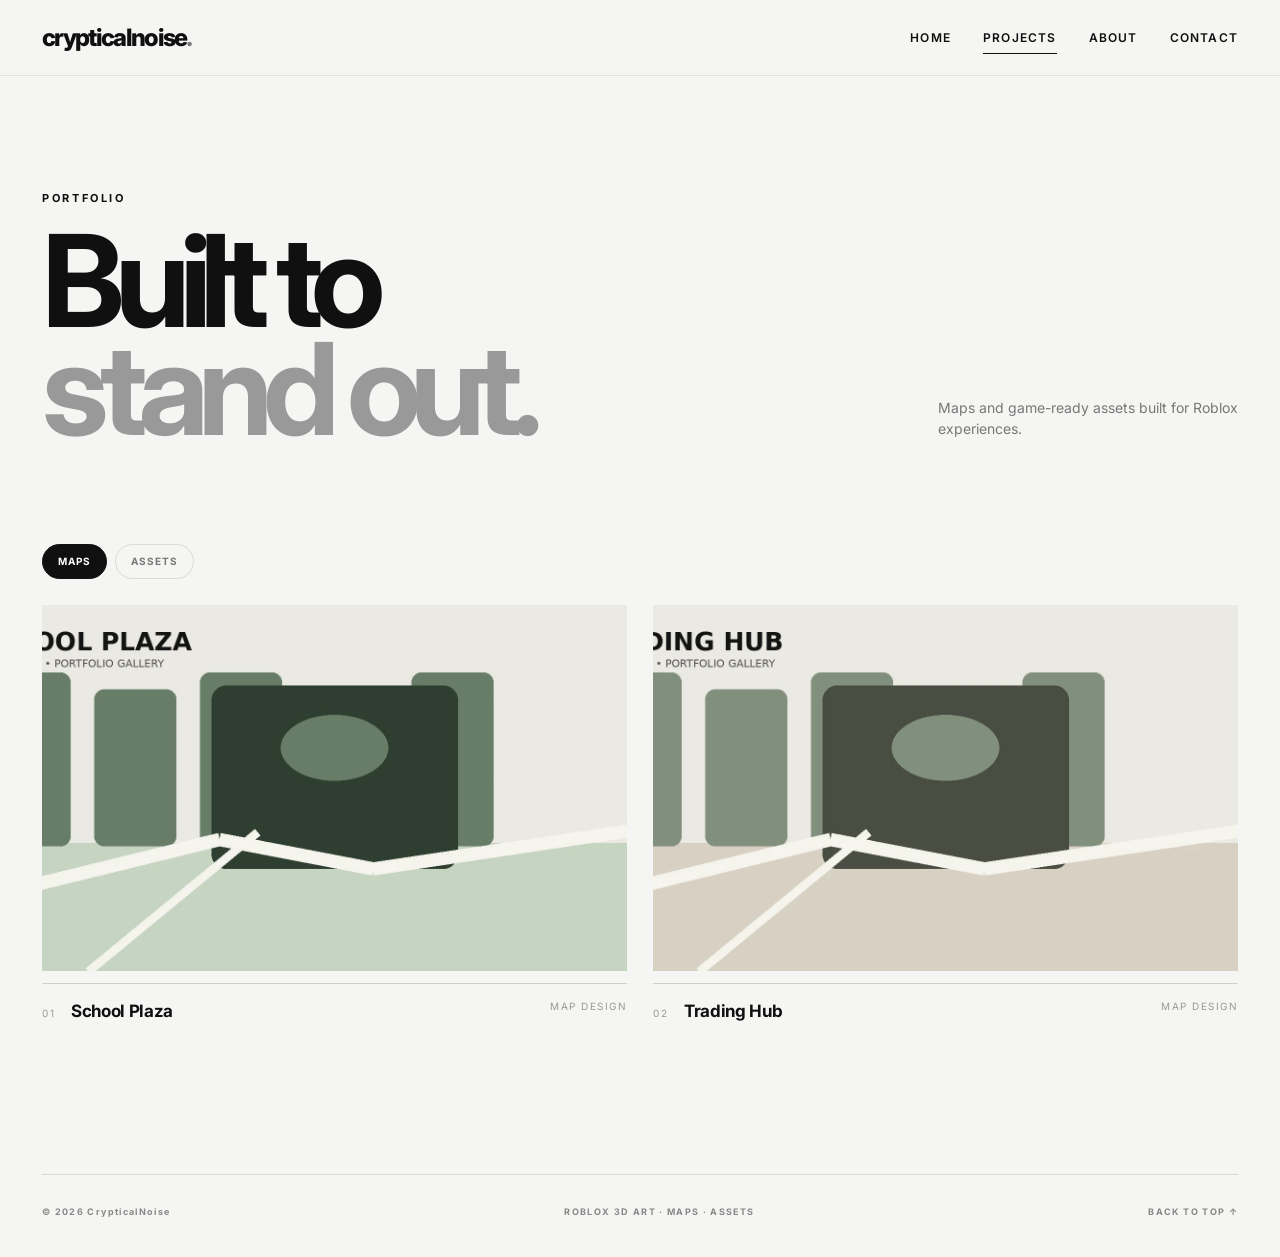
==== project.html @ 21679ac3 "added better design" ====
<!DOCTYPE html>
<html lang="en">

<head>

  <meta charset="UTF-8">

  <meta
    name="viewport"
    content="width=device-width, initial-scale=1.0"
  >

  <meta
    name="description"
    content="CrypticalNoise project"
  >

  <title>Project — CrypticalNoise</title>

  <link
    rel="icon"
    type="image/png"
    href="assets/iconB.png"
  >

  <link
    rel="preconnect"
    href="https://fonts.googleapis.com"
  >

  <link
    rel="preconnect"
    href="https://fonts.gstatic.com"
    crossorigin
  >

  <link
    href="https://fonts.googleapis.com/css2?family=Inter:wght@400;500;600;700;800&display=swap"
    rel="stylesheet"
  >

  <link
    rel="stylesheet"
    href="style.css"
  >

</head>


<body>


  <!-- HEADER -->

  <header class="site-header">

    <a
      class="brand"
      href="index.html"
    >
      crypticalnoise<span>.</span>
    </a>


    <nav
      class="desktop-nav"
      aria-label="Main navigation"
    >

      <a href="index.html">
        Home
      </a>

      <a
        class="active"
        href="projects.html"
      >
        Projects
      </a>

      <a href="index.html#about">
        About
      </a>

      <a href="index.html#contact">
        Contact
      </a>

    </nav>


    <button
      class="menu-toggle"
      aria-label="Open menu"
      aria-expanded="false"
    >

      <span></span>
      <span></span>

    </button>

  </header>


  <!-- MOBILE MENU -->

  <div class="mobile-menu">

    <a href="index.html">
      Home
    </a>

    <a href="projects.html">
      Projects
    </a>

    <a href="index.html#about">
      About
    </a>

    <a href="index.html#contact">
      Contact
    </a>

  </div>


  <main id="project-detail">


    <!-- PROJECT HEADER -->

    <section class="project-detail-hero">

      <div>

        <p
          class="eyebrow"
          id="project-type"
        ></p>

        <h1 id="project-title"></h1>

      </div>


      <p id="project-description"></p>

    </section>


    <!-- PROJECT GALLERY -->

    <section class="project-gallery">

      <div id="project-media"></div>

    </section>


    <!-- PROJECT FOOTER -->

    <section class="project-detail-bottom">

      <a href="projects.html">
        ← Back to projects
      </a>

      <a href="index.html#contact">
        Discuss a project ↗
      </a>

    </section>

  </main>


  <footer>

    <span>
      © <span id="year"></span> CrypticalNoise
    </span>

    <span>
      ROBLOX 3D ART · MAPS · ASSETS
    </span>

    <a href="#top">
      BACK TO TOP ↑
    </a>

  </footer>


  <script src="projects.js"></script>
  <script src="script.js"></script>


  <script>

    const params =
      new URLSearchParams(
        window.location.search
      );


    const projectId =
      params.get('id');


    const project =
      projectData.find(
        item => item.id === projectId
      );


    if (!project) {

      window.location.href =
        'projects.html';

    }


    if (project) {

      document.title =
        `${project.title} — CrypticalNoise`;


      document.querySelector(
        '#project-type'
      ).textContent =
        project.type;


      document.querySelector(
        '#project-title'
      ).textContent =
        project.title;


      document.querySelector(
        '#project-description'
      ).textContent =
        project.description;


      const media =
        document.querySelector(
          '#project-media'
        );


      project.gallery.forEach(
        image => {

          const img =
            document.createElement('img');

          img.src = image;

          img.alt =
            project.title;

          media.appendChild(img);

        }
      );


      project.videos.forEach(
        video => {

          const videoElement =
            document.createElement('video');

          videoElement.src =
            video;

          videoElement.controls = true;

          videoElement.playsInline = true;

          media.appendChild(
            videoElement
          );

        }
      );

    }


    document.querySelector(
      '#year'
    ).textContent =
      new Date().getFullYear();

  </script>

</body>

</html>
---- style.css ----
:root {
  --bg: #f5f5f3;
  --paper: #ffffff;
  --ink: #101010;
  --muted: #777;
  --line: #d9d9d6;
  --dark: #0b0b0b;
  --max: 1280px;
  --ease: cubic-bezier(.2,.8,.2,1);
}

* { box-sizing: border-box; }
html { scroll-behavior: smooth; }
body {
  margin: 0;
  background: var(--bg);
  color: var(--ink);
  font-family: Inter, Arial, sans-serif;
  line-height: 1.5;
  overflow-x: hidden;
}
body.modal-open { overflow: hidden; }
a { color: inherit; text-decoration: none; }
button { font: inherit; }
img { display: block; max-width: 100%; }

.site-header {
  position: fixed;
  inset: 0 0 auto;
  z-index: 50;
  height: 76px;
  display: flex;
  align-items: center;
  justify-content: space-between;
  padding: 0 42px;
  background: rgba(245,245,243,.88);
  backdrop-filter: blur(16px);
  border-bottom: 1px solid rgba(0,0,0,.08);
  transition: transform .35s var(--ease), background .35s;
}
.brand {
  font-size: 24px;
  font-weight: 800;
  letter-spacing: -.07em;
}
.brand span { color: #777; }
.desktop-nav { display: flex; gap: 32px; font-size: 12px; font-weight: 600; text-transform: uppercase; letter-spacing: .1em; }
.desktop-nav a { position: relative; padding: 7px 0; }
.desktop-nav a::after {
  content: "";
  position: absolute; left: 0; right: 100%; bottom: 0; height: 1px;
  background: var(--ink); transition: right .3s var(--ease);
}
.desktop-nav a:hover::after, .desktop-nav a.active::after { right: 0; }
.menu-toggle, .mobile-menu { display: none; }

.hero {
  min-height: 100svh;
  position: relative;
  display: flex;
  align-items: center;
  background: var(--dark);
  color: white;
  overflow: hidden;
}
.hero-backdrop {
  position: absolute;
  inset: 0;
  opacity: .65;
  background:
    radial-gradient(circle at 72% 35%, rgba(255,255,255,.18), transparent 26%),
    linear-gradient(120deg, transparent 25%, rgba(255,255,255,.07) 25.2%, transparent 25.5%),
    linear-gradient(40deg, transparent 60%, rgba(255,255,255,.05) 60.2%, transparent 60.5%),
    radial-gradient(circle at 80% 70%, #4a4a4a, transparent 30%),
    linear-gradient(135deg, #111 0%, #292929 50%, #070707 100%);
}
.hero-backdrop::after {
  content: "";
  position: absolute; inset: 0;
  background: linear-gradient(90deg, rgba(0,0,0,.92) 0%, rgba(0,0,0,.58) 48%, rgba(0,0,0,.25) 100%);
}
.hero-content {
  position: relative; z-index: 2;
  width: min(var(--max), calc(100% - 84px));
  margin: 0 auto;
  padding-top: 80px;
}
.eyebrow {
  margin: 0 0 20px;
  font-size: 11px;
  font-weight: 700;
  letter-spacing: .24em;
  text-transform: uppercase;
}
.hero h1 {
  margin: 0;
  max-width: 900px;
  font-size: clamp(56px, 8vw, 118px);
  line-height: .91;
  letter-spacing: -.075em;
  font-weight: 800;
}
.hero h1 em { font-style: normal; color: #aaa; }
.hero-copy {
  max-width: 520px;
  margin: 34px 0 0;
  color: #c8c8c8;
  font-size: 15px;
}
.hero-actions { display: flex; gap: 12px; margin-top: 32px; }
.button {
  display: inline-flex; align-items: center; justify-content: center;
  min-height: 48px; padding: 0 22px;
  border: 1px solid white; border-radius: 999px;
  font-size: 12px; font-weight: 700; text-transform: uppercase; letter-spacing: .1em;
  transition: transform .25s, background .25s, color .25s;
}
.button:hover { transform: translateY(-2px); }
.button-solid { background: white; color: #111; border-color: white; }
.button-ghost { color: white; }
.button-ghost:hover { background: white; color: #111; }
.hero-scroll {
  position: absolute; right: 42px; bottom: 36px; z-index: 2;
  display: flex; align-items: center; gap: 12px;
  font-size: 9px; letter-spacing: .2em; font-weight: 700;
  transform: rotate(90deg); transform-origin: right center;
}
.hero-scroll span { width: 56px; height: 1px; background: white; }

.section { width: min(var(--max), calc(100% - 84px)); margin: 0 auto; }
.intro {
  display: grid; grid-template-columns: 180px 1fr; gap: 50px;
  padding-top: 150px; padding-bottom: 140px;
}
.intro-label {
  color: #999; font-size: 10px; font-weight: 700; letter-spacing: .2em;
}
.intro h2, .section-heading h2, .about h2 {
  margin: 0; font-size: clamp(42px, 6vw, 76px); line-height: .96; letter-spacing: -.065em;
}
.intro h2 span, .about h2 span { color: #999; }
.intro p { max-width: 620px; margin: 32px 0 0; color: #666; font-size: 16px; }

.work { padding-bottom: 150px; }
.section-heading {
  display: flex; align-items: flex-end; justify-content: space-between; gap: 30px;
  margin-bottom: 40px;
}
.section-heading h2 { font-size: clamp(38px, 5vw, 64px); }
.heading-note { margin: 0; color: #888; font-size: 12px; }
.filters { display: flex; gap: 8px; margin-bottom: 26px; }
.filter {
  border: 1px solid var(--line); background: transparent; color: #777;
  padding: 9px 15px; border-radius: 999px; cursor: pointer;
  font-size: 10px; font-weight: 700; text-transform: uppercase; letter-spacing: .1em;
  transition: .25s;
}
.filter:hover, .filter.active { background: var(--ink); color: white; border-color: var(--ink); }

.project-grid {
  display: grid; grid-template-columns: repeat(2, minmax(0,1fr)); gap: 72px 26px;
}
.project { min-width: 0; }
.project-large { grid-column: span 2; }
.project-image {
  position: relative; width: 100%; aspect-ratio: 16 / 10; padding: 0; border: 0;
  overflow: hidden; cursor: pointer; background: #ddd; display: block;
}
.project-large .project-image { aspect-ratio: 2.15 / 1; }
.project-image img { width: 100%; height: 100%; object-fit: cover; transition: transform .8s var(--ease); }
.project-image:hover img { transform: scale(1.035); }
.project-overlay {
  position: absolute; inset: auto 18px 18px 18px;
  display: flex; align-items: center; justify-content: space-between;
  padding: 12px 15px; background: rgba(10,10,10,.82); color: white;
  opacity: 0; transform: translateY(8px); transition: .35s var(--ease);
  font-size: 10px; text-transform: uppercase; letter-spacing: .1em;
}
.project-image:hover .project-overlay { opacity: 1; transform: translateY(0); }
.project-overlay i { font-style: normal; font-size: 17px; }
.project-meta { display: flex; justify-content: space-between; gap: 20px; padding-top: 15px; border-top: 1px solid #cfcfcb; margin-top: 12px; }
.project-meta div { display: flex; gap: 16px; align-items: baseline; }
.project-meta span, .project-meta p { color: #999; font-size: 10px; text-transform: uppercase; letter-spacing: .15em; }
.project-meta h3 { margin: 0; font-size: 17px; letter-spacing: -.02em; }
.project-meta p { margin: 0; }
.project.hidden { display: none; }

.statement {
  background: var(--dark); color: white; padding: 160px 0;
}
.statement-inner { width: min(var(--max), calc(100% - 84px)); margin: auto; }
.statement h2 {
  margin: 0; font-size: clamp(58px, 9vw, 126px); line-height: .88;
  letter-spacing: -.08em; max-width: 1000px;
}
.statement h2 span { color: #777; }
.statement p:last-child { max-width: 450px; color: #aaa; margin: 40px 0 0; font-size: 14px; }

.about { padding-top: 150px; padding-bottom: 150px; display: grid; grid-template-columns: 180px 1fr; gap: 50px; }
.about-grid { display: grid; grid-template-columns: 1fr 1fr; gap: 70px; }
.about h2 { font-size: clamp(42px, 5vw, 70px); }
.about-copy { padding-top: 7px; }
.about-copy p { color: #666; margin: 0 0 24px; font-size: 15px; }
.skills { display: flex; flex-wrap: wrap; gap: 7px; margin-top: 34px; }
.skills span { padding: 9px 12px; border: 1px solid var(--line); border-radius: 999px; color: #666; font-size: 10px; font-weight: 600; text-transform: uppercase; letter-spacing: .07em; }

.contact {
  padding-bottom: 120px;
}

.contact-layout {
  position: relative;
  display: grid;
  grid-template-columns: 1.15fr .85fr;
  min-height: 560px;
  background: #e7e7e4;
  overflow: hidden;
}

.contact-layout::after {
  content: "CONTACT";
  position: absolute;
  right: -30px;
  bottom: -75px;

  font-size: clamp(100px, 15vw, 220px);
  font-weight: 800;
  letter-spacing: -.09em;
  line-height: .8;

  color: rgba(0,0,0,.035);
  pointer-events: none;
}

/* LEFT SIDE */

.contact-intro {
  position: relative;
  z-index: 1;
  padding: clamp(45px, 7vw, 90px);
  display: flex;
  flex-direction: column;
  justify-content: space-between;
}

.contact-intro h2 {
  margin: 0;
  font-size: clamp(55px, 7vw, 100px);
  line-height: .87;
  letter-spacing: -.075em;
}

.contact-intro h2 span {
  color: #888;
}

.contact-description {
  max-width: 420px;
  margin: 50px 0 0;
  color: #666;
  font-size: 14px;
  line-height: 1.6;
}


/* RIGHT SIDE */

.contact-details {
  position: relative;
  z-index: 2;

  margin: 40px;
  padding: 38px;

  display: flex;
  flex-direction: column;
  justify-content: center;

  background: #f5f5f3;
  border: 1px solid #d2d2ce;
}

.contact-detail {
  padding: 25px 0;
}

.contact-detail-label {
  display: block;
  margin-bottom: 12px;

  color: #999;
  font-size: 9px;
  font-weight: 700;
  letter-spacing: .2em;
}

.contact-detail-value {
  display: inline-flex;
  align-items: center;
  gap: 14px;

  color: #111;
  font-size: clamp(17px, 2vw, 23px);
  font-weight: 700;
  letter-spacing: -.025em;

  border-bottom: 1px solid #111;
  padding-bottom: 5px;

  transition: opacity .2s;
}

.contact-detail-value:hover {
  opacity: .55;
}

.contact-detail-value span {
  font-size: 17px;
}

.discord-row {
  display: flex;
  align-items: center;
  gap: 15px;
}

.discord-row .contact-detail-value {
  border-bottom: none;
  padding-bottom: 0;
}

.discord-copy {
  border: 1px solid #c5c5c1;
  background: transparent;

  padding: 8px 12px;

  color: #555;
  font-size: 9px;
  font-weight: 700;
  letter-spacing: .12em;

  cursor: pointer;
  transition: .2s ease;
}

.discord-copy:hover {
  background: #111;
  color: white;
  border-color: #111;
}

.contact-divider {
  width: 100%;
  height: 1px;
  background: #d6d6d2;
  margin: 10px 0;
}

.contact-bottom {
  display: flex;
  justify-content: space-between;
  gap: 20px;

  margin-top: 25px;

  color: #999;
  font-size: 8px;
  font-weight: 700;
  letter-spacing: .15em;
}

footer {
  display: flex; justify-content: space-between; gap: 20px;
  width: min(var(--max), calc(100% - 84px)); margin: auto;
  padding: 30px 0 38px; border-top: 1px solid var(--line);
  color: #888; font-size: 9px; font-weight: 700; letter-spacing: .15em;
}
footer a:hover { color: #111; }

.modal {
  position: fixed; inset: 0; z-index: 100;
  display: grid; place-items: center; padding: 35px;
  background: rgba(0,0,0,.88); opacity: 0; pointer-events: none;
  transition: opacity .3s;
}
.modal.open { opacity: 1; pointer-events: auto; }
.modal-content {
  width: min(1050px, 100%); max-height: calc(100svh - 70px);
  display: grid; grid-template-columns: 1.25fr .75fr;
  background: #f5f5f3; overflow: auto;
}
.modal-image { min-height: 400px; background: #222; }
.modal-image img { width: 100%; height: 100%; object-fit: cover; }
.modal-info { padding: clamp(30px, 5vw, 70px); align-self: center; }
.modal-info h2 { margin: 0; font-size: clamp(38px, 5vw, 64px); line-height: .95; letter-spacing: -.06em; }
.modal-info > p:not(.eyebrow) { color: #666; font-size: 14px; margin: 25px 0 30px; }
.modal-contact { border-color: #111; }
.modal-close {
  position: fixed; right: 28px; top: 20px; z-index: 2;
  width: 42px; height: 42px; border: 1px solid rgba(255,255,255,.35);
  border-radius: 50%; background: transparent; color: white; cursor: pointer; font-size: 25px;
}

.view-all-projects {
  display: flex;
  justify-content: center;
  margin-top: 70px;
}

.view-all-button {
  display: inline-flex;
  align-items: center;
  gap: 35px;

  padding: 15px 22px;

  border: 1px solid #111;
  border-radius: 999px;

  font-size: 10px;
  font-weight: 700;
  text-transform: uppercase;
  letter-spacing: .12em;

  transition: .25s ease;
}

.view-all-button span {
  font-size: 16px;
  transition: transform .25s ease;
}

.view-all-button:hover {
  background: #111;
  color: white;
}

.view-all-button:hover span {
  transform: translate(3px, -3px);
}

/* =========================
   PROJECTS PAGE HERO
========================= */

.projects-hero {
  width: min(var(--max), calc(100% - 84px));
  margin: 0 auto;

  padding-top: 190px;
  padding-bottom: 100px;

  display: flex;
  align-items: flex-end;
  justify-content: space-between;

  gap: 50px;
}

.projects-hero h1 {
  margin: 0;

  font-size: clamp(70px, 10vw, 140px);
  line-height: .85;
  letter-spacing: -.08em;
}

.projects-hero h1 span {
  color: #999;
}

.projects-hero > p {
  max-width: 300px;
  margin: 0 0 5px;

  color: #777;
  font-size: 14px;
  line-height: 1.5;
}

@media (max-width: 800px) {
  .site-header { height: 66px; padding: 0 20px; }
  .desktop-nav { display: none; }
  .menu-toggle {
    display: grid; gap: 5px; width: 40px; height: 40px; place-content: center;
    border: 0; background: transparent; cursor: pointer;
  }
  .menu-toggle span { width: 20px; height: 1px; background: #111; transition: .25s; }
  .mobile-menu {
    position: fixed; inset: 66px 0 auto; z-index: 49; padding: 18px 20px 25px;
    background: rgba(245,245,243,.98); border-bottom: 1px solid var(--line);
    display: flex; flex-direction: column; gap: 16px;
    transform: translateY(-120%); transition: transform .35s var(--ease);
  }
  .mobile-menu.open { transform: translateY(0); }
  .mobile-menu a { font-size: 18px; font-weight: 700; }
  .hero-content, .section, .statement-inner { width: min(100% - 40px, var(--max)); }
  .hero h1 { font-size: clamp(52px, 15vw, 90px); }
  .hero-scroll { right: 20px; bottom: 25px; }
  .intro, .about { display: block; padding-top: 90px; padding-bottom: 90px; }
  .intro-label, .about > .intro-label { margin-bottom: 35px; }
  .about-grid { display: block; }
  .about-copy { margin-top: 45px; }
  .project-grid { grid-template-columns: 1fr; gap: 48px; }
  .project-large {
    grid-column: span 1;
  }

  .project-large .project-image {
    aspect-ratio: 16 / 10;
  }
  .section-heading { display: block; }
  .heading-note { margin-top: 15px; }
  .statement { padding: 100px 0; }
  .modal { padding: 18px; }
  .modal-content { grid-template-columns: 1fr; max-height: calc(100svh - 36px); }
  .modal-image { min-height: 250px; aspect-ratio: 16 / 10; }
  .modal-info { padding: 30px; }
  footer { width: calc(100% - 40px); flex-direction: column; }
  .contact-layout {
  grid-template-columns: 1fr;
  min-height: auto;
}

.contact-intro {
  padding: 50px 30px 35px;
}

.contact-intro h2 {
  font-size: clamp(52px, 14vw, 78px);
  margin-top: 30px;
}

.contact-description {
  margin-top: 30px;
}

.contact-details {
  margin: 0 20px 20px;
  padding: 25px;
}

.contact-bottom {
  flex-direction: column;
  gap: 8px;
}

.projects-hero {
  width: calc(100% - 40px);

  padding-top: 130px;
  padding-bottom: 70px;

  display: block;
}

.projects-hero h1 {
  font-size: clamp(65px, 18vw, 100px);
}

.projects-hero > p {
  margin-top: 30px;
}
}

/* =========================================================
   PROJECT DETAIL PAGE
========================================================= */

.project-detail-hero {

  width: min(
    var(--max),
    calc(100% - 84px)
  );

  margin: 0 auto;

  padding-top: 190px;
  padding-bottom: 90px;

  display: flex;
  align-items: flex-end;
  justify-content: space-between;

  gap: 60px;
}


.project-detail-hero h1 {

  margin: 0;

  font-size:
    clamp(60px, 9vw, 130px);

  line-height: .86;

  letter-spacing: -.08em;
}


.project-detail-hero > p {

  max-width: 400px;

  margin-bottom: 5px;

  color: #666;

  font-size: 15px;

  line-height: 1.6;
}


/* GALLERY */

.project-gallery {

  width: min(
    var(--max),
    calc(100% - 84px)
  );

  margin: 0 auto;

  padding-bottom: 120px;
}


#project-media {

  display: grid;

  grid-template-columns:
    repeat(2, minmax(0, 1fr));

  gap: 26px;
}


#project-media img,
#project-media video {

  width: 100%;

  height: auto;

  display: block;

  background: #ddd;
}


/* FIRST IMAGE = HERO IMAGE */

#project-media img:first-child,
#project-media video:first-child {

  grid-column: span 2;
}


/* PROJECT FOOTER */

.project-detail-bottom {

  width: min(
    var(--max),
    calc(100% - 84px)
  );

  margin: 0 auto;

  padding: 30px 0 100px;

  border-top: 1px solid var(--line);

  display: flex;

  justify-content: space-between;

  gap: 30px;
}


.project-detail-bottom a {

  font-size: 10px;

  font-weight: 700;

  text-transform: uppercase;

  letter-spacing: .12em;
}


.project-detail-bottom a:hover {

  opacity: .55;
}


/* MOBILE */

@media (max-width: 800px) {

  .project-detail-hero {

    width: calc(100% - 40px);

    padding-top: 130px;
    padding-bottom: 60px;

    display: block;
  }


  .project-detail-hero h1 {

    font-size:
      clamp(55px, 17vw, 90px);

    margin-top: 15px;
  }


  .project-detail-hero > p {

    margin-top: 30px;
  }


  .project-gallery {

    width: calc(100% - 40px);

    padding-bottom: 80px;
  }


  #project-media {

    grid-template-columns: 1fr;

    gap: 14px;
  }


  #project-media img:first-child,
  #project-media video:first-child {

    grid-column: span 1;
  }


  .project-detail-bottom {

    width: calc(100% - 40px);

    padding-bottom: 70px;

    flex-direction: column;

    gap: 20px;
  }

}
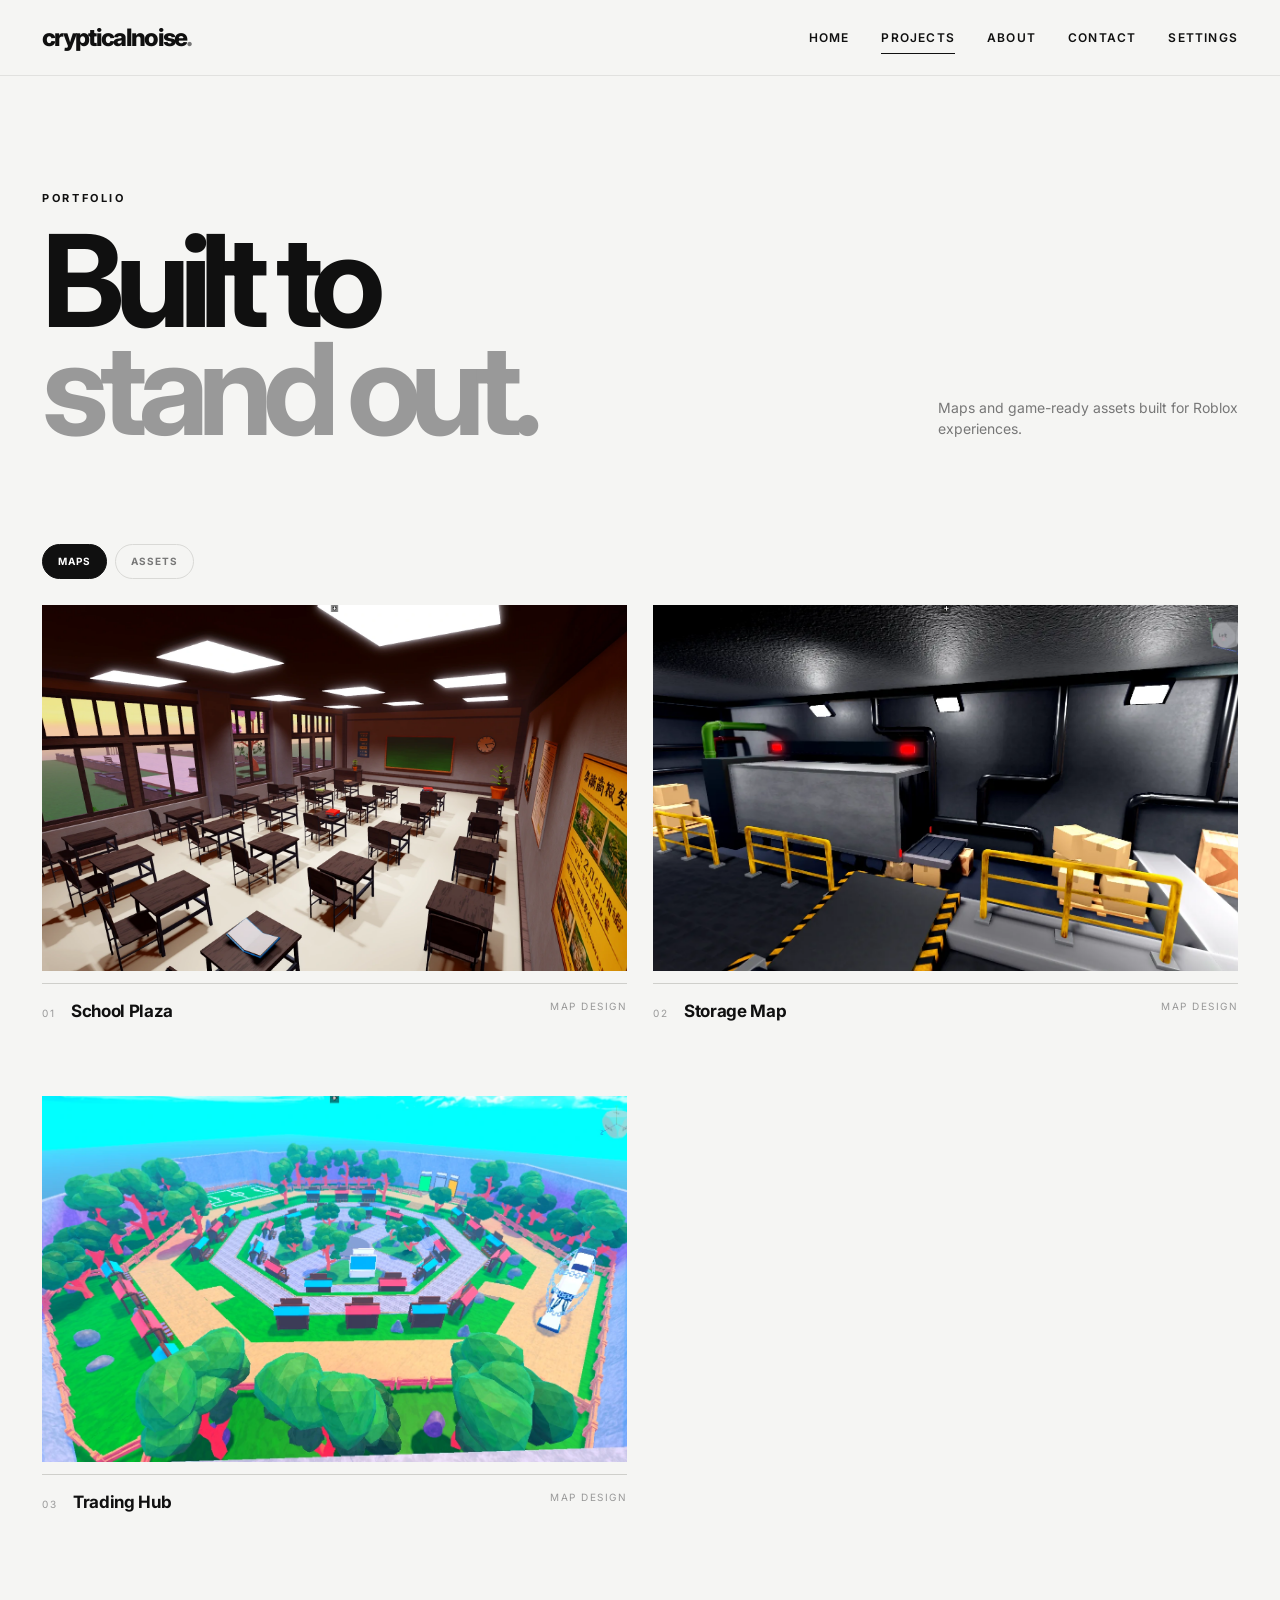
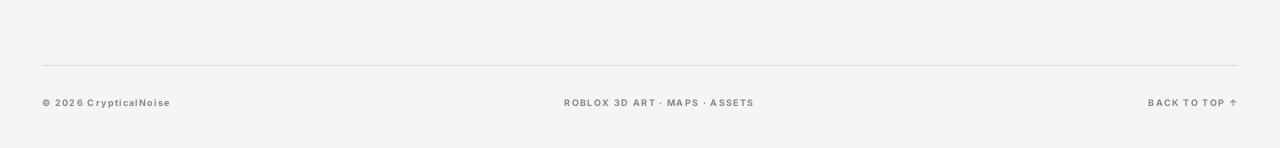
==== commit 5eab86f6: "added dark mode" ====
--- a/project.html
+++ b/project.html
@@ -85,6 +85,7 @@
       <a href="index.html#contact">
         Contact
       </a>
+      <a href="settings.html">Settings</a>
 
     </nav>
 
@@ -122,6 +123,7 @@
     <a href="index.html#contact">
       Contact
     </a>
+    <a href="settings.html">Settings</a>
 
   </div>
 
--- a/style.css
+++ b/style.css
@@ -59,25 +59,23 @@
   position: relative;
   display: flex;
   align-items: center;
-  background: var(--dark);
+  background-image: url("assets/hero.webp");
+  background-size: cover;
+  background-position: center;
+  background-repeat: no-repeat;
   color: white;
   overflow: hidden;
 }
 .hero-backdrop {
   position: absolute;
   inset: 0;
-  opacity: .65;
-  background:
-    radial-gradient(circle at 72% 35%, rgba(255,255,255,.18), transparent 26%),
-    linear-gradient(120deg, transparent 25%, rgba(255,255,255,.07) 25.2%, transparent 25.5%),
-    linear-gradient(40deg, transparent 60%, rgba(255,255,255,.05) 60.2%, transparent 60.5%),
-    radial-gradient(circle at 80% 70%, #4a4a4a, transparent 30%),
-    linear-gradient(135deg, #111 0%, #292929 50%, #070707 100%);
-}
-.hero-backdrop::after {
-  content: "";
-  position: absolute; inset: 0;
-  background: linear-gradient(90deg, rgba(0,0,0,.92) 0%, rgba(0,0,0,.58) 48%, rgba(0,0,0,.25) 100%);
+  background: linear-gradient(
+    90deg,
+    rgba(0,0,0,.45) 0%,
+    rgba(0,0,0,.28) 40%,
+    rgba(0,0,0,.08) 70%,
+    rgba(0,0,0,0) 100%
+  );
 }
 .hero-content {
   position: relative; z-index: 2;
@@ -100,7 +98,7 @@
   letter-spacing: -.075em;
   font-weight: 800;
 }
-.hero h1 em { font-style: normal; color: #aaa; }
+.hero h1 em { font-style: normal; color: #ffffff; }
 .hero-copy {
   max-width: 520px;
   margin: 34px 0 0;
@@ -523,6 +521,11 @@
   min-height: auto;
 }
 
+.button {
+  justify-content: center;
+  text-align: center;
+}
+
 .contact-intro {
   padding: 50px 30px 35px;
 }
@@ -768,4 +771,206 @@
     gap: 20px;
   }
 
+}
+
+/* =========================
+   SETTINGS
+========================= */
+
+.settings-page {
+  width: min(var(--max), calc(100% - 84px));
+  margin: 0 auto;
+  padding-top: 190px;
+  padding-bottom: 150px;
+}
+
+.settings-heading h1 {
+  margin: 0;
+  font-size: clamp(70px, 10vw, 140px);
+  line-height: .85;
+  letter-spacing: -.08em;
+}
+
+.settings-heading h1 span {
+  color: #999;
+}
+
+.settings-option {
+  margin-top: 100px;
+  padding: 35px 0;
+  border-top: 1px solid var(--line);
+  border-bottom: 1px solid var(--line);
+
+  display: flex;
+  align-items: center;
+  justify-content: space-between;
+  gap: 40px;
+}
+
+.settings-label {
+  display: block;
+  margin-bottom: 12px;
+  color: #999;
+  font-size: 9px;
+  font-weight: 700;
+  letter-spacing: .2em;
+}
+
+.settings-option h2 {
+  margin: 0;
+  font-size: 22px;
+  letter-spacing: -.03em;
+}
+
+.settings-option p {
+  max-width: 500px;
+  margin: 8px 0 0;
+  color: #777;
+  font-size: 13px;
+}
+
+.theme-toggle {
+  border: 0;
+  background: transparent;
+  display: flex;
+  align-items: center;
+  gap: 12px;
+  cursor: pointer;
+  color: var(--ink);
+  font-size: 9px;
+  font-weight: 700;
+  letter-spacing: .15em;
+}
+
+.theme-toggle-track {
+  width: 52px;
+  height: 28px;
+  padding: 3px;
+  border-radius: 999px;
+  background: #d0d0cc;
+  display: flex;
+  align-items: center;
+  transition: background .25s ease;
+}
+
+.theme-toggle-knob {
+  width: 22px;
+  height: 22px;
+  border-radius: 50%;
+  background: white;
+  transition: transform .25s ease;
+}
+
+.theme-toggle.active .theme-toggle-track {
+  background: #111;
+}
+
+.theme-toggle.active .theme-toggle-knob {
+  transform: translateX(24px);
+}
+
+
+/* =========================
+   DARK MODE
+========================= */
+
+body.dark-mode {
+  --bg: #101010;
+  --paper: #181818;
+  --ink: #f5f5f3;
+  --muted: #999;
+  --line: #303030;
+}
+
+body.dark-mode .site-header {
+  background: rgba(16,16,16,.88);
+  border-color: rgba(255,255,255,.08);
+}
+
+body.dark-mode .brand span {
+  color: #777;
+}
+
+body.dark-mode .desktop-nav a::after {
+  background: white;
+}
+
+body.dark-mode .intro p,
+body.dark-mode .about-copy p {
+  color: #aaa;
+}
+
+body.dark-mode .project-meta {
+  border-color: #333;
+}
+
+body.dark-mode .project-image {
+  background: #222;
+}
+
+body.dark-mode .filters .filter {
+  border-color: #333;
+  color: #aaa;
+}
+
+body.dark-mode .filters .filter:hover,
+body.dark-mode .filters .filter.active {
+  background: white;
+  color: #111;
+  border-color: white;
+}
+
+body.dark-mode .skills span {
+  border-color: #333;
+  color: #aaa;
+}
+
+body.dark-mode .contact-layout {
+  background: #181818;
+}
+
+body.dark-mode .contact-details {
+  background: #111;
+  border-color: #333;
+}
+
+body.dark-mode .contact-detail-value {
+  color: #f5f5f3;
+  border-color: #f5f5f3;
+}
+
+body.dark-mode .contact-divider {
+  background: #333;
+}
+
+body.dark-mode .discord-copy {
+  border-color: #444;
+  color: #aaa;
+}
+
+body.dark-mode .discord-copy:hover {
+  background: white;
+  color: #111;
+  border-color: white;
+}
+
+body.dark-mode .mobile-menu {
+  background: rgba(16,16,16,.98);
+  border-color: #303030;
+}
+
+body.dark-mode .mobile-menu a {
+  color: #f5f5f3;
+}
+
+body.dark-mode .settings-option {
+  border-color: #333;
+}
+
+body.dark-mode .settings-option p {
+  color: #aaa;
+}
+
+body.dark-mode footer {
+  border-color: #303030;
 }
